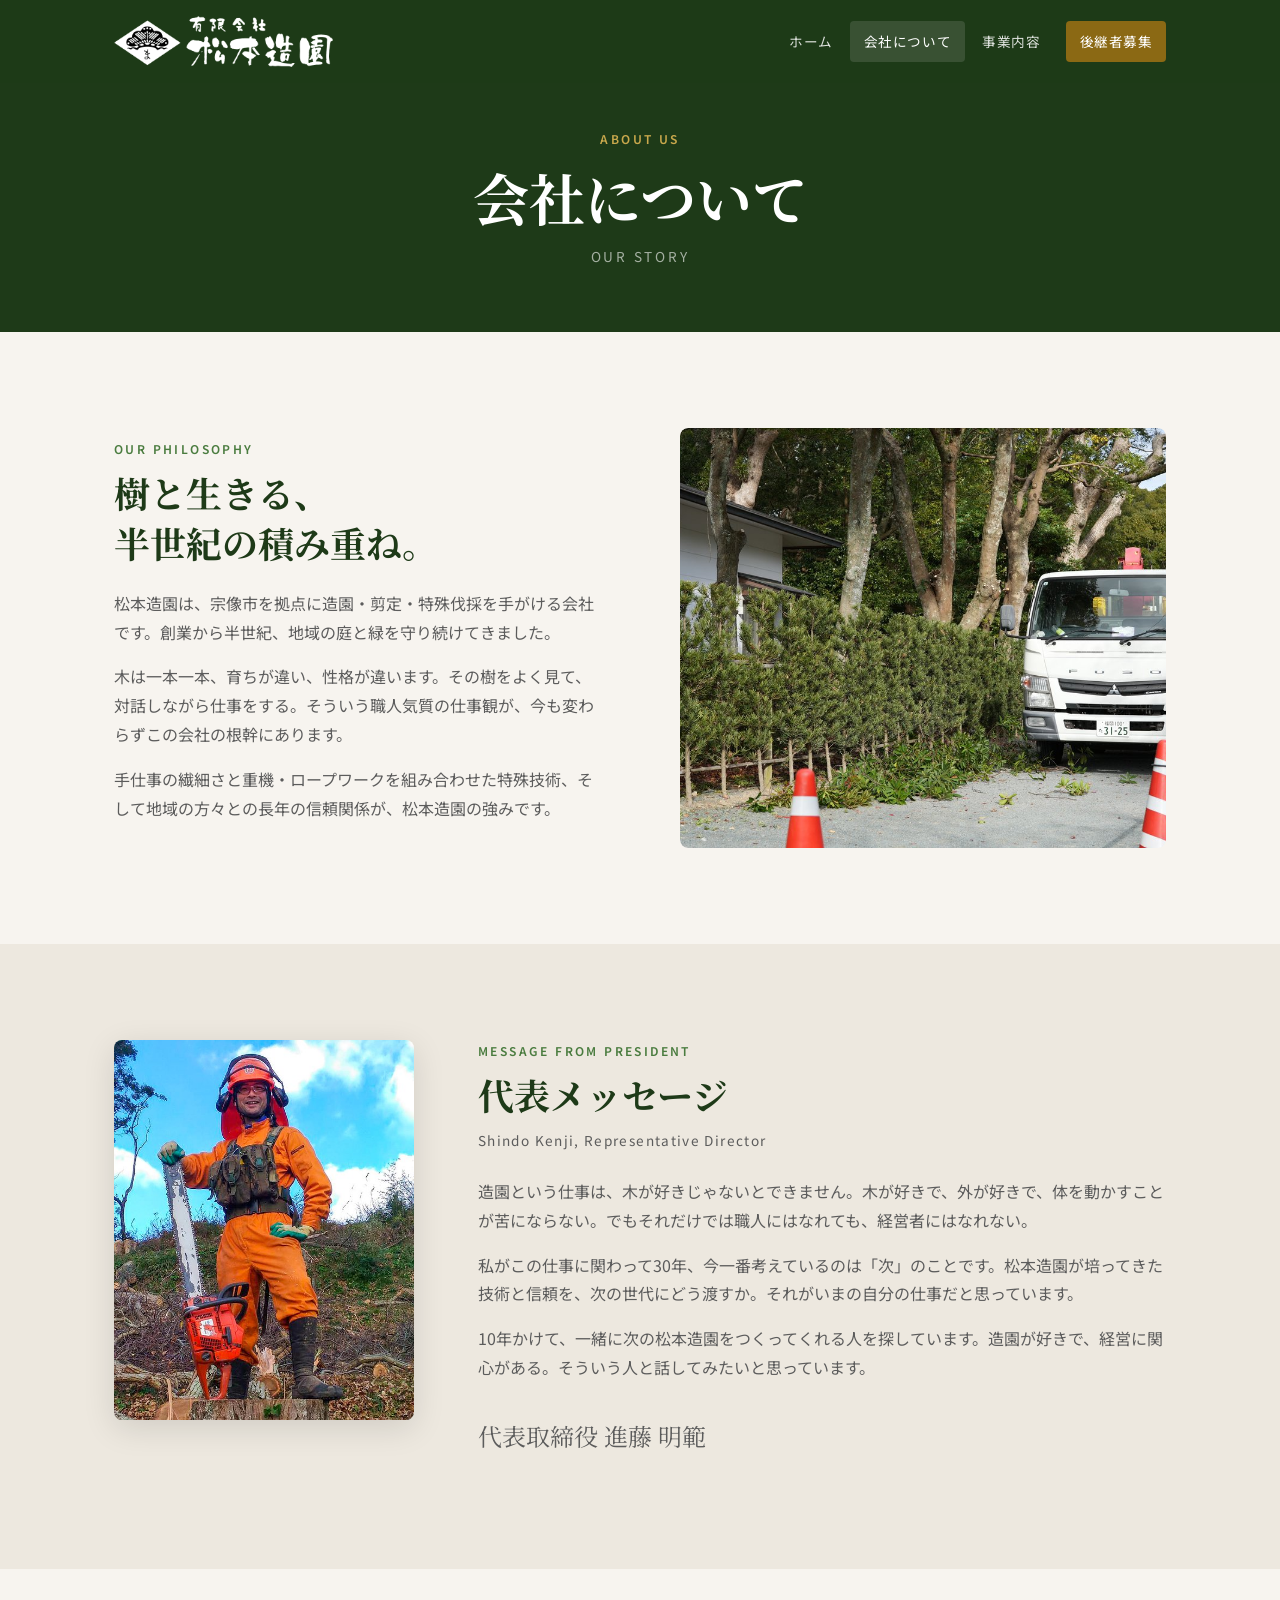
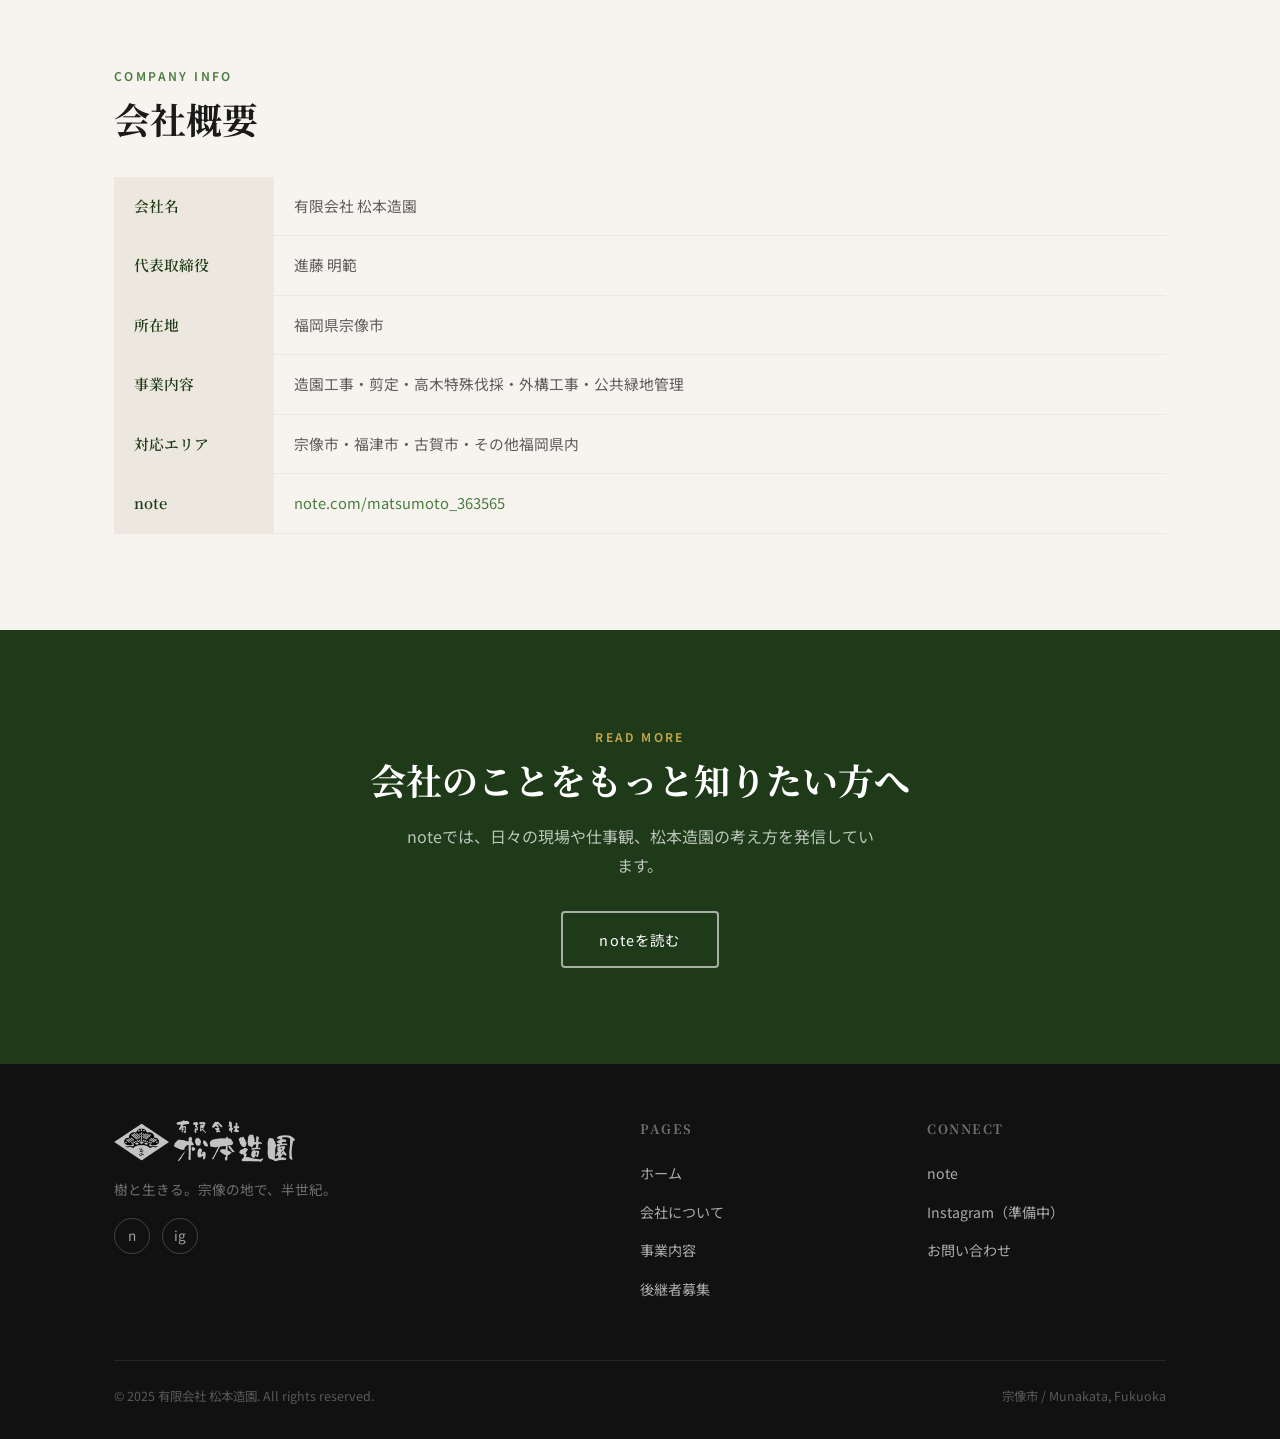
==== about.html @ 0489c282 "サイト全体を実写真・ロゴ差し替えで刷新 - ロゴ（白・黒）を追加、ヘッダー・フッターに配置 - 現場写真10枚をリサイズして各セクションに配置 - note記事フィードをRSS自動取得に変更（note" ====
<!DOCTYPE html>
<html lang="ja">
<head>
  <meta charset="UTF-8">
  <meta name="viewport" content="width=device-width, initial-scale=1.0">
  <title>会社について | 有限会社 松本造園</title>
  <meta name="description" content="宗像の地で半世紀。松本造園の歩みと、「樹と生きる」という仕事観について。">
  <link rel="preconnect" href="https://fonts.googleapis.com">
  <link rel="preconnect" href="https://fonts.gstatic.com" crossorigin>
  <link href="https://fonts.googleapis.com/css2?family=Noto+Sans+JP:wght@400;600&family=Noto+Serif+JP:wght@400;700&display=swap" rel="stylesheet">
  <link rel="stylesheet" href="css/style.css">
  <link rel="stylesheet" href="css/animations.css">
</head>
<body>

  <header class="site-header">
    <div class="site-header__inner">
      <a href="index.html" class="site-logo">
        <img src="images/logo_white.png" alt="有限会社 松本造園" class="site-logo__img">
      </a>
      <nav class="site-nav">
        <a href="index.html" class="site-nav__link">ホーム</a>
        <a href="about.html" class="site-nav__link">会社について</a>
        <a href="services.html" class="site-nav__link">事業内容</a>
        <a href="recruit.html" class="site-nav__link site-nav__link--cta">後継者募集</a>
      </nav>
      <button class="nav-hamburger" aria-label="メニュー"><span></span><span></span><span></span></button>
    </div>
  </header>

  <div class="page-header">
    <div class="page-header__bg" style="background-image:url('images/about-bg.jpg');"></div>
    <div class="container page-header__content">
      <span class="section-label" style="color:var(--color-earth-light);">About Us</span>
      <h1>会社について</h1>
      <p class="page-header__sub">Our Story</p>
    </div>
  </div>

  <!-- 会社の想い -->
  <section class="section">
    <div class="container">
      <div class="about-intro">
        <div class="about-intro__text fade-in">
          <span class="section-label">Our Philosophy</span>
          <h2>樹と生きる、<br>半世紀の積み重ね。</h2>
          <p>松本造園は、宗像市を拠点に造園・剪定・特殊伐採を手がける会社です。創業から半世紀、地域の庭と緑を守り続けてきました。</p>
          <p>木は一本一本、育ちが違い、性格が違います。その樹をよく見て、対話しながら仕事をする。そういう職人気質の仕事観が、今も変わらずこの会社の根幹にあります。</p>
          <p>手仕事の繊細さと重機・ロープワークを組み合わせた特殊技術、そして地域の方々との長年の信頼関係が、松本造園の強みです。</p>
        </div>
        <div class="about-intro__image fade-in fade-in-delay-2">
          <img src="images/about-work.jpg" alt="宗像大社での剪定作業" style="width:100%;height:420px;object-fit:cover;border-radius:8px;">
        </div>
      </div>
    </div>
  </section>

  <!-- 代表メッセージ -->
  <section class="section section--warm">
    <div class="container">
      <div class="president-section">
        <div class="president-img fade-in">
          <img src="images/recruit-person.jpg" alt="代表 進藤" style="width:100%;height:380px;object-fit:cover;">
        </div>
        <div class="president-text fade-in fade-in-delay-2">
          <span class="section-label">Message from President</span>
          <h2>代表メッセージ</h2>
          <span class="president-name-en">Shindo Kenji, Representative Director</span>
          <p>造園という仕事は、木が好きじゃないとできません。木が好きで、外が好きで、体を動かすことが苦にならない。でもそれだけでは職人にはなれても、経営者にはなれない。</p>
          <p>私がこの仕事に関わって30年、今一番考えているのは「次」のことです。松本造園が培ってきた技術と信頼を、次の世代にどう渡すか。それがいまの自分の仕事だと思っています。</p>
          <p>10年かけて、一緒に次の松本造園をつくってくれる人を探しています。造園が好きで、経営に関心がある。そういう人と話してみたいと思っています。</p>
          <p class="president-name">代表取締役 進藤 明範</p>
        </div>
      </div>
    </div>
  </section>

  <!-- 会社概要 -->
  <section class="section">
    <div class="container">
      <span class="section-label">Company Info</span>
      <h2 class="section-heading fade-in">会社概要</h2>
      <table class="company-table fade-in">
        <tbody>
          <tr>
            <th>会社名</th>
            <td>有限会社 松本造園</td>
          </tr>
          <tr>
            <th>代表取締役</th>
            <td>進藤 明範</td>
          </tr>
          <tr>
            <th>所在地</th>
            <td>福岡県宗像市</td>
          </tr>
          <tr>
            <th>事業内容</th>
            <td>造園工事・剪定・高木特殊伐採・外構工事・公共緑地管理</td>
          </tr>
          <tr>
            <th>対応エリア</th>
            <td>宗像市・福津市・古賀市・その他福岡県内</td>
          </tr>
          <tr>
            <th>note</th>
            <td><a href="https://note.com/matsumoto_363565" target="_blank" rel="noopener" style="color:var(--color-green-light);">note.com/matsumoto_363565</a></td>
          </tr>
        </tbody>
      </table>
    </div>
  </section>

  <!-- note誘導 -->
  <section class="section section--dark">
    <div class="container text-center">
      <span class="section-label" style="color:var(--color-earth-light);">Read More</span>
      <h2 style="color:white;margin-bottom:1rem;">会社のことをもっと知りたい方へ</h2>
      <p style="color:rgba(255,255,255,0.7);max-width:480px;margin:0 auto 2rem;">noteでは、日々の現場や仕事観、松本造園の考え方を発信しています。</p>
      <a href="https://note.com/matsumoto_363565" target="_blank" rel="noopener" class="btn btn--outline-white">noteを読む</a>
    </div>
  </section>

  <footer class="site-footer">
    <div class="container">
      <div class="footer__inner">
        <div class="footer__brand">
          <div class="footer__logo">
            <img src="images/logo_white.png" alt="有限会社 松本造園">
          </div>
          <p class="footer__tagline">樹と生きる。宗像の地で、半世紀。</p>
          <div class="footer__social">
            <a href="https://note.com/matsumoto_363565" target="_blank" rel="noopener" class="footer__social-link">n</a>
            <a href="#" class="footer__social-link">ig</a>
          </div>
        </div>
        <div class="footer__col">
          <h4>Pages</h4>
          <ul>
            <li><a href="index.html">ホーム</a></li>
            <li><a href="about.html">会社について</a></li>
            <li><a href="services.html">事業内容</a></li>
            <li><a href="recruit.html">後継者募集</a></li>
          </ul>
        </div>
        <div class="footer__col">
          <h4>Connect</h4>
          <ul>
            <li><a href="https://note.com/matsumoto_363565" target="_blank" rel="noopener">note</a></li>
            <li><a href="#">Instagram（準備中）</a></li>
            <li><a href="recruit.html#contact">お問い合わせ</a></li>
          </ul>
        </div>
      </div>
      <div class="footer__bottom">
        <span>© 2025 有限会社 松本造園. All rights reserved.</span>
        <span>宗像市 / Munakata, Fukuoka</span>
      </div>
    </div>
  </footer>

  <script src="js/main.js"></script>
</body>
</html>
---- css/style.css ----
/* ===========================
   松本造園 - Corporate Site
   =========================== */

/* --- Reset & Base --- */
*, *::before, *::after {
  box-sizing: border-box;
  margin: 0;
  padding: 0;
}

:root {
  --color-green-dark:  #1E3A18;
  --color-green:       #2D5A20;
  --color-green-light: #4A7C3F;
  --color-earth:       #8B6914;
  --color-earth-light: #C9A84C;
  --color-bg:          #F7F4EF;
  --color-bg-warm:     #EDE8DF;
  --color-text:        #1A1A1A;
  --color-text-muted:  #5C5C5C;
  --color-white:       #FFFFFF;
  --font-sans:  'Noto Sans JP', sans-serif;
  --font-serif: 'Noto Serif JP', serif;
  --transition: 0.3s ease;
  --radius: 4px;
  --max-width: 1100px;
}

html { scroll-behavior: smooth; }

body {
  font-family: var(--font-sans);
  background: var(--color-bg);
  color: var(--color-text);
  line-height: 1.8;
  font-size: 16px;
}

img { max-width: 100%; height: auto; display: block; }

a {
  color: inherit;
  text-decoration: none;
  transition: opacity var(--transition);
}
a:hover { opacity: 0.75; }

/* --- Typography --- */
h1, h2, h3, h4 { font-family: var(--font-serif); line-height: 1.4; }
h1 { font-size: clamp(2rem, 5vw, 3.5rem); }
h2 { font-size: clamp(1.5rem, 3vw, 2.25rem); }
h3 { font-size: clamp(1.1rem, 2vw, 1.4rem); }

.section-label {
  font-size: 0.75rem;
  letter-spacing: 0.2em;
  text-transform: uppercase;
  color: var(--color-green-light);
  font-family: var(--font-sans);
  font-weight: 600;
  display: block;
  margin-bottom: 0.5rem;
}

/* --- Layout --- */
.container {
  max-width: var(--max-width);
  margin: 0 auto;
  padding: 0 1.5rem;
}

.section { padding: 6rem 0; }
.section--dark { background: var(--color-green-dark); color: var(--color-white); }
.section--warm { background: var(--color-bg-warm); }

/* --- Buttons --- */
.btn {
  display: inline-block;
  padding: 0.85rem 2.25rem;
  font-family: var(--font-sans);
  font-size: 0.9rem;
  letter-spacing: 0.08em;
  border-radius: var(--radius);
  transition: all var(--transition);
  cursor: pointer;
  border: 2px solid transparent;
}
.btn--primary {
  background: var(--color-green);
  color: var(--color-white);
  border-color: var(--color-green);
}
.btn--primary:hover {
  background: var(--color-green-dark);
  border-color: var(--color-green-dark);
  opacity: 1;
}
.btn--outline {
  background: transparent;
  color: var(--color-green);
  border-color: var(--color-green);
}
.btn--outline:hover {
  background: var(--color-green);
  color: var(--color-white);
  opacity: 1;
}
.btn--outline-white {
  background: transparent;
  color: var(--color-white);
  border-color: rgba(255,255,255,0.6);
}
.btn--outline-white:hover {
  background: rgba(255,255,255,0.15);
  border-color: var(--color-white);
  opacity: 1;
}
.btn--earth {
  background: var(--color-earth);
  color: var(--color-white);
  border-color: var(--color-earth);
}
.btn--earth:hover { background: #6B4F10; border-color: #6B4F10; opacity: 1; }

/* ===========================
   HEADER / NAVIGATION
   =========================== */
.site-header {
  position: fixed;
  top: 0; left: 0; right: 0;
  z-index: 100;
  background: rgba(30, 58, 24, 0.95);
  backdrop-filter: blur(8px);
  transition: background var(--transition);
}

.site-header__inner {
  display: flex;
  align-items: center;
  justify-content: space-between;
  padding: 1rem 1.5rem;
  max-width: var(--max-width);
  margin: 0 auto;
}

.site-logo {
  display: flex;
  align-items: center;
  gap: 0.75rem;
  color: var(--color-white);
}
.site-logo__img {
  height: 51px;
  width: auto;
  object-fit: contain;
}
.site-logo__text {
  font-family: var(--font-serif);
  font-size: 1.1rem;
  line-height: 1.2;
}
.site-logo__text small {
  display: block;
  font-family: var(--font-sans);
  font-size: 0.6rem;
  letter-spacing: 0.2em;
  opacity: 0.75;
  text-transform: uppercase;
}

.site-nav { display: flex; align-items: center; gap: 0.25rem; }
.site-nav__link {
  color: rgba(255,255,255,0.85);
  font-size: 0.85rem;
  padding: 0.5rem 0.85rem;
  border-radius: var(--radius);
  transition: all var(--transition);
  letter-spacing: 0.04em;
}
.site-nav__link:hover,
.site-nav__link.active {
  color: var(--color-white);
  background: rgba(255,255,255,0.12);
  opacity: 1;
}
.site-nav__link--cta {
  background: var(--color-earth);
  color: var(--color-white) !important;
  margin-left: 0.5rem;
}
.site-nav__link--cta:hover { background: #6B4F10; }

.nav-hamburger {
  display: none;
  flex-direction: column;
  gap: 5px;
  cursor: pointer;
  padding: 0.5rem;
}
.nav-hamburger span {
  display: block;
  width: 24px;
  height: 2px;
  background: var(--color-white);
  transition: all var(--transition);
  border-radius: 2px;
}

/* ===========================
   HERO
   =========================== */
.hero {
  position: relative;
  min-height: 100vh;
  display: flex;
  align-items: center;
  overflow: hidden;
}
.hero__bg {
  position: absolute;
  inset: 0;
  background: var(--color-green-dark);
  overflow: hidden;
}
.hero__bg-img {
  width: 100%;
  height: 100%;
  object-fit: cover;
  opacity: 0.45;
}
.hero__overlay {
  position: absolute;
  inset: 0;
  background: linear-gradient(135deg, rgba(30,58,24,0.7) 0%, rgba(30,58,24,0.3) 60%, transparent 100%);
}
.hero__content {
  position: relative;
  z-index: 1;
  padding: 8rem 1.5rem 5rem;
  max-width: var(--max-width);
  margin: 0 auto;
  width: 100%;
}
.hero__label {
  display: inline-block;
  font-size: 0.75rem;
  letter-spacing: 0.3em;
  color: var(--color-earth-light);
  text-transform: uppercase;
  margin-bottom: 1.5rem;
  font-weight: 600;
}
.hero__title {
  color: var(--color-white);
  margin-bottom: 1.5rem;
  max-width: 700px;
}
.hero__title em {
  font-style: normal;
  color: var(--color-earth-light);
}
.hero__sub {
  color: rgba(255,255,255,0.8);
  font-size: clamp(1rem, 2vw, 1.2rem);
  max-width: 520px;
  margin-bottom: 2.5rem;
  line-height: 1.9;
}
.hero__actions { display: flex; gap: 1rem; flex-wrap: wrap; }
.hero__scroll {
  position: absolute;
  bottom: 2.5rem;
  left: 50%;
  transform: translateX(-50%);
  display: flex;
  flex-direction: column;
  align-items: center;
  gap: 0.5rem;
  color: rgba(255,255,255,0.5);
  font-size: 0.7rem;
  letter-spacing: 0.2em;
  text-transform: uppercase;
}
.hero__scroll-line {
  width: 1px;
  height: 48px;
  background: linear-gradient(to bottom, transparent, rgba(255,255,255,0.4));
  animation: scrollLine 1.8s ease-in-out infinite;
}
@keyframes scrollLine {
  0%,100% { opacity: 0.3; transform: scaleY(1); }
  50% { opacity: 1; transform: scaleY(0.5); }
}

/* ===========================
   CONCEPT SECTION
   =========================== */
.concept {
  display: grid;
  grid-template-columns: 1fr 1fr;
  gap: 0;
  min-height: 520px;
}
.concept__text {
  background: var(--color-bg-warm);
  padding: 5rem 4rem 5rem 3rem;
  display: flex;
  flex-direction: column;
  justify-content: center;
}
.concept__text h2 {
  margin-bottom: 1.5rem;
  color: var(--color-green-dark);
}
.concept__text p {
  color: var(--color-text-muted);
  margin-bottom: 2rem;
  max-width: 420px;
}
.concept__image {
  position: relative;
  overflow: hidden;
  min-height: 400px;
}
.concept__image img {
  width: 100%;
  height: 100%;
  object-fit: cover;
}

/* ===========================
   SERVICES OVERVIEW
   =========================== */
.services-grid {
  display: grid;
  grid-template-columns: repeat(3, 1fr);
  gap: 2rem;
  margin-top: 3rem;
}
.service-card {
  background: var(--color-white);
  border-radius: 8px;
  overflow: hidden;
  box-shadow: 0 2px 16px rgba(0,0,0,0.06);
  transition: transform var(--transition), box-shadow var(--transition);
}
.service-card:hover {
  transform: translateY(-4px);
  box-shadow: 0 8px 32px rgba(0,0,0,0.1);
}
.service-card__img {
  height: 220px;
  overflow: hidden;
  background: var(--color-bg-warm);
}
.service-card__img img {
  width: 100%;
  height: 100%;
  object-fit: cover;
  transition: transform 0.5s ease;
}
.service-card:hover .service-card__img img { transform: scale(1.05); }
.service-card__body { padding: 1.5rem; }
.service-card__title {
  font-size: 1.1rem;
  color: var(--color-green-dark);
  margin-bottom: 0.75rem;
}
.service-card__text { font-size: 0.9rem; color: var(--color-text-muted); }

/* ===========================
   RECRUIT BANNER
   =========================== */
.recruit-banner {
  background: var(--color-green-dark);
  position: relative;
  overflow: hidden;
  padding: 5rem 0;
}
.recruit-banner__bg {
  position: absolute;
  inset: 0;
  background-image: url('../images/recruit-bg.jpg');
  background-size: cover;
  background-position: center;
  opacity: 0.15;
}
.recruit-banner__content {
  position: relative;
  z-index: 1;
  text-align: center;
  color: var(--color-white);
}
.recruit-banner__content .section-label { color: var(--color-earth-light); text-align: center; }
.recruit-banner__content h2 { color: var(--color-white); margin-bottom: 1rem; }
.recruit-banner__content p {
  max-width: 560px;
  margin: 0 auto 2rem;
  color: rgba(255,255,255,0.8);
  font-size: 1rem;
}
.recruit-tag {
  display: inline-block;
  background: var(--color-earth);
  color: var(--color-white);
  font-size: 0.75rem;
  padding: 0.3rem 0.8rem;
  border-radius: 2rem;
  margin-bottom: 1.25rem;
  letter-spacing: 0.08em;
}

/* ===========================
   NOTE / BLOG SECTION
   =========================== */
.note-section { background: var(--color-bg); }
.note-grid {
  display: grid;
  grid-template-columns: repeat(3, 1fr);
  gap: 1.5rem;
  margin-top: 3rem;
}
.note-card {
  background: var(--color-white);
  border-radius: 8px;
  overflow: hidden;
  box-shadow: 0 2px 12px rgba(0,0,0,0.05);
  border-left: 3px solid var(--color-green-light);
  transition: all var(--transition);
  display: flex;
  flex-direction: column;
  padding: 0;
}
.note-card:hover {
  transform: translateY(-3px);
  box-shadow: 0 6px 24px rgba(0,0,0,0.1);
  opacity: 1;
  border-left-color: var(--color-earth);
}
.note-card__img {
  width: 100%;
  height: 160px;
  overflow: hidden;
  background: var(--color-bg-warm);
  flex-shrink: 0;
}
.note-card__img img {
  width: 100%;
  height: 100%;
  object-fit: cover;
  transition: transform 0.4s ease;
}
.note-card:hover .note-card__img img { transform: scale(1.04); }
.note-card__inner {
  padding: 1.25rem 1.5rem 1.5rem;
  display: flex;
  flex-direction: column;
  flex: 1;
}
.note-card--loading { min-height: 240px; background: var(--color-bg-warm); border-left-color: var(--color-bg-warm); }
.note-card__date { font-size: 0.78rem; color: var(--color-text-muted); margin-bottom: 0.6rem; }
.note-card__title {
  font-family: var(--font-serif);
  font-size: 1rem;
  color: var(--color-green-dark);
  margin-bottom: 0.75rem;
  line-height: 1.5;
  flex: 1;
}
.note-card__arrow {
  font-size: 0.8rem;
  color: var(--color-green-light);
  display: flex;
  align-items: center;
  gap: 0.4rem;
  margin-top: auto;
}
.note-cta { margin-top: 2.5rem; text-align: center; }

/* ===========================
   FOOTER
   =========================== */
.site-footer {
  background: #111;
  color: rgba(255,255,255,0.7);
  padding: 3.5rem 0 2rem;
}
.footer__inner {
  display: grid;
  grid-template-columns: 2fr 1fr 1fr;
  gap: 3rem;
  margin-bottom: 3rem;
}
.footer__brand { }
.footer__logo {
  display: flex;
  align-items: center;
  gap: 0.75rem;
  color: var(--color-white);
  margin-bottom: 1rem;
}
.footer__logo img {
  height: 42px;
  width: auto;
  opacity: 0.75;
}
.footer__logo-text { font-family: var(--font-serif); font-size: 1rem; }
.footer__tagline {
  font-size: 0.85rem;
  color: rgba(255,255,255,0.4);
  margin-bottom: 1rem;
  line-height: 1.7;
}
.footer__social { display: flex; gap: 0.75rem; }
.footer__social-link {
  display: flex;
  align-items: center;
  justify-content: center;
  width: 36px;
  height: 36px;
  border-radius: 50%;
  border: 1px solid rgba(255,255,255,0.2);
  color: rgba(255,255,255,0.6);
  font-size: 0.85rem;
  transition: all var(--transition);
}
.footer__social-link:hover { border-color: var(--color-earth-light); color: var(--color-earth-light); opacity: 1; }
.footer__col h4 {
  font-size: 0.8rem;
  letter-spacing: 0.12em;
  text-transform: uppercase;
  color: rgba(255,255,255,0.4);
  margin-bottom: 1.25rem;
}
.footer__col ul { list-style: none; }
.footer__col ul li { margin-bottom: 0.6rem; }
.footer__col ul a { font-size: 0.88rem; color: rgba(255,255,255,0.65); }
.footer__col ul a:hover { color: var(--color-white); opacity: 1; }
.footer__bottom {
  border-top: 1px solid rgba(255,255,255,0.08);
  padding-top: 1.5rem;
  display: flex;
  justify-content: space-between;
  align-items: center;
  font-size: 0.78rem;
  color: rgba(255,255,255,0.3);
  flex-wrap: wrap;
  gap: 0.5rem;
}

/* ===========================
   PAGE HEADER (inner pages)
   =========================== */
.page-header {
  background: var(--color-green-dark);
  padding: 8rem 0 4rem;
  text-align: center;
  color: var(--color-white);
  position: relative;
  overflow: hidden;
}
.page-header__bg {
  position: absolute;
  inset: 0;
  background-size: cover;
  background-position: center;
  opacity: 0.15;
}
.page-header__content { position: relative; z-index: 1; }
.page-header h1 { color: var(--color-white); margin-bottom: 0.5rem; }
.page-header__sub { color: rgba(255,255,255,0.6); font-size: 0.85rem; letter-spacing: 0.2em; text-transform: uppercase; }

/* ===========================
   ABOUT PAGE
   =========================== */
.about-intro {
  display: grid;
  grid-template-columns: 1fr 1fr;
  gap: 5rem;
  align-items: center;
}
.about-intro__text h2 { color: var(--color-green-dark); margin-bottom: 1.25rem; }
.about-intro__text p { color: var(--color-text-muted); margin-bottom: 1rem; }
.about-intro__image { border-radius: 8px; overflow: hidden; }

.company-table { width: 100%; border-collapse: collapse; margin-top: 2rem; }
.company-table th, .company-table td {
  text-align: left;
  padding: 1rem 1.25rem;
  border-bottom: 1px solid var(--color-bg-warm);
  font-size: 0.92rem;
}
.company-table th {
  width: 160px;
  color: var(--color-green-dark);
  font-weight: 600;
  background: var(--color-bg-warm);
  font-family: var(--font-serif);
}
.company-table td { color: var(--color-text-muted); }

.president-section {
  display: grid;
  grid-template-columns: 300px 1fr;
  gap: 4rem;
  align-items: start;
}
.president-img {
  border-radius: 8px;
  overflow: hidden;
  box-shadow: 0 8px 32px rgba(0,0,0,0.12);
}
.president-text h2 { color: var(--color-green-dark); margin-bottom: 0.5rem; }
.president-text .president-name-en {
  font-size: 0.85rem;
  color: var(--color-text-muted);
  letter-spacing: 0.1em;
  margin-bottom: 1.5rem;
  display: block;
}
.president-text p { color: var(--color-text-muted); margin-bottom: 1rem; }
.president-name {
  font-family: var(--font-serif);
  font-size: 1.5rem;
  margin-top: 2rem;
  color: var(--color-green-dark);
}

/* ===========================
   SERVICES PAGE
   =========================== */
.service-detail {
  display: grid;
  grid-template-columns: 1fr 1fr;
  gap: 4rem;
  align-items: center;
  padding: 4rem 0;
  border-bottom: 1px solid var(--color-bg-warm);
}
.service-detail:last-child { border-bottom: none; }
.service-detail--reverse { direction: rtl; }
.service-detail--reverse > * { direction: ltr; }
.service-detail__text h2 { color: var(--color-green-dark); margin-bottom: 1rem; }
.service-detail__text p { color: var(--color-text-muted); margin-bottom: 1rem; }
.service-detail__image { border-radius: 8px; overflow: hidden; }
.service-detail__image img { width: 100%; height: 360px; object-fit: cover; }
.service-tags { display: flex; flex-wrap: wrap; gap: 0.5rem; margin-top: 1.25rem; }
.service-tag {
  font-size: 0.78rem;
  padding: 0.3rem 0.75rem;
  border: 1px solid var(--color-green-light);
  border-radius: 2rem;
  color: var(--color-green-light);
}

/* ===========================
   RECRUIT PAGE
   =========================== */
.recruit-hero {
  background: var(--color-green-dark);
  padding: 9rem 0 5rem;
  position: relative;
  overflow: hidden;
  color: var(--color-white);
}
.recruit-hero__bg {
  position: absolute;
  inset: 0;
  background-size: cover;
  background-position: center;
  opacity: 0.2;
}
.recruit-hero__content { position: relative; z-index: 1; max-width: 680px; }
.recruit-hero__tag {
  display: inline-block;
  background: var(--color-earth);
  color: var(--color-white);
  font-size: 0.78rem;
  padding: 0.35rem 1rem;
  border-radius: 2rem;
  margin-bottom: 1.5rem;
  letter-spacing: 0.08em;
}
.recruit-hero h1 { color: var(--color-white); margin-bottom: 1.25rem; }
.recruit-hero p { color: rgba(255,255,255,0.8); font-size: 1.05rem; margin-bottom: 2rem; line-height: 1.9; }

.message-section {
  display: grid;
  grid-template-columns: 280px 1fr;
  gap: 4rem;
  align-items: start;
}
.message-img { border-radius: 8px; overflow: hidden; }
.message-text h2 { color: var(--color-green-dark); margin-bottom: 1.25rem; }
.message-text p { color: var(--color-text-muted); margin-bottom: 1rem; }
.message-signature { margin-top: 2rem; font-family: var(--font-serif); color: var(--color-green-dark); }

.points-grid {
  display: grid;
  grid-template-columns: repeat(3, 1fr);
  gap: 2rem;
  margin-top: 3rem;
}
.point-card {
  background: var(--color-white);
  border-radius: 8px;
  padding: 2rem;
  text-align: center;
  box-shadow: 0 2px 12px rgba(0,0,0,0.05);
}
.point-card__icon {
  font-size: 2.5rem;
  margin-bottom: 1rem;
  display: block;
}
.point-card h3 { color: var(--color-green-dark); margin-bottom: 0.75rem; }
.point-card p { font-size: 0.9rem; color: var(--color-text-muted); }

.recruit-flow {
  counter-reset: step;
  list-style: none;
}
.recruit-flow__item {
  display: grid;
  grid-template-columns: 60px 1fr;
  gap: 1.5rem;
  align-items: start;
  padding: 2rem 0;
  border-bottom: 1px solid var(--color-bg-warm);
  counter-increment: step;
}
.recruit-flow__num {
  width: 52px;
  height: 52px;
  border-radius: 50%;
  background: var(--color-green-dark);
  color: var(--color-white);
  display: flex;
  align-items: center;
  justify-content: center;
  font-family: var(--font-serif);
  font-size: 1.2rem;
  flex-shrink: 0;
}
.recruit-flow__content h3 { color: var(--color-green-dark); margin-bottom: 0.5rem; }
.recruit-flow__content p { font-size: 0.9rem; color: var(--color-text-muted); }

.contact-form-wrap {
  background: var(--color-white);
  border-radius: 12px;
  padding: 3rem;
  box-shadow: 0 4px 32px rgba(0,0,0,0.07);
  max-width: 680px;
  margin: 0 auto;
}
.form-group { margin-bottom: 1.5rem; }
.form-group label {
  display: block;
  font-size: 0.88rem;
  font-weight: 600;
  color: var(--color-green-dark);
  margin-bottom: 0.5rem;
}
.form-group label span { color: var(--color-earth); margin-left: 0.25rem; font-weight: 400; font-size: 0.78rem; }
.form-group input,
.form-group select,
.form-group textarea {
  width: 100%;
  padding: 0.85rem 1rem;
  border: 1px solid #D8D4CC;
  border-radius: var(--radius);
  font-family: var(--font-sans);
  font-size: 0.95rem;
  color: var(--color-text);
  background: var(--color-bg);
  transition: border-color var(--transition);
  outline: none;
}
.form-group input:focus,
.form-group select:focus,
.form-group textarea:focus { border-color: var(--color-green-light); }
.form-group textarea { min-height: 160px; resize: vertical; }

/* ===========================
   BLOG PAGE
   =========================== */
.blog-grid {
  display: grid;
  grid-template-columns: repeat(3, 1fr);
  gap: 2rem;
  margin-top: 3rem;
}
.blog-card {
  background: var(--color-white);
  border-radius: 8px;
  overflow: hidden;
  box-shadow: 0 2px 12px rgba(0,0,0,0.05);
  transition: all var(--transition);
}
.blog-card:hover { transform: translateY(-4px); box-shadow: 0 8px 28px rgba(0,0,0,0.1); opacity: 1; }
.blog-card__body { padding: 1.5rem; }
.blog-card__date { font-size: 0.78rem; color: var(--color-text-muted); margin-bottom: 0.5rem; }
.blog-card__title { font-family: var(--font-serif); font-size: 1rem; color: var(--color-green-dark); line-height: 1.5; }
.blog-card__excerpt { font-size: 0.85rem; color: var(--color-text-muted); margin-top: 0.75rem; }
.note-badge {
  display: inline-flex;
  align-items: center;
  gap: 0.4rem;
  background: #41C9B4;
  color: var(--color-white);
  font-size: 0.7rem;
  padding: 0.25rem 0.65rem;
  border-radius: 3px;
  margin-bottom: 0.5rem;
  letter-spacing: 0.05em;
}

/* ===========================
   UTILITIES / SHARED
   =========================== */
.text-center { text-align: center; }
.section-heading { margin-bottom: 1rem; }
.section-heading + p { color: var(--color-text-muted); max-width: 560px; }
.text-center .section-heading + p { margin: 0 auto; }

/* ===========================
   MOBILE / RESPONSIVE
   =========================== */
@media (max-width: 900px) {
  .services-grid,
  .note-grid,
  .points-grid,
  .blog-grid { grid-template-columns: 1fr 1fr; }

  .concept { grid-template-columns: 1fr; }
  .concept__text { padding: 3rem 2rem; }
  .concept__image { min-height: 300px; }

  .about-intro,
  .president-section,
  .message-section { grid-template-columns: 1fr; gap: 2.5rem; }

  .service-detail { grid-template-columns: 1fr; gap: 2rem; }
  .service-detail--reverse { direction: ltr; }

  .footer__inner { grid-template-columns: 1fr; gap: 2rem; }
}

@media (max-width: 640px) {
  .site-nav { display: none; }
  .site-nav.open {
    display: flex;
    flex-direction: column;
    position: absolute;
    top: 100%;
    left: 0;
    right: 0;
    background: var(--color-green-dark);
    padding: 1rem;
    gap: 0.25rem;
  }
  .nav-hamburger { display: flex; }

  .services-grid,
  .note-grid,
  .points-grid,
  .blog-grid { grid-template-columns: 1fr; }

  .hero__actions { flex-direction: column; align-items: flex-start; }
  .section { padding: 4rem 0; }

  .concept__text { padding: 2.5rem 1.5rem; }

  .recruit-flow__item { grid-template-columns: 48px 1fr; }

  .contact-form-wrap { padding: 2rem 1.25rem; }
}
---- css/animations.css ----
/* Fade-in animation for scroll reveal */
.fade-in {
  opacity: 0;
  transform: translateY(24px);
  transition: opacity 0.65s ease, transform 0.65s ease;
}
.fade-in.visible {
  opacity: 1;
  transform: none;
}
.fade-in-delay-1 { transition-delay: 0.1s; }
.fade-in-delay-2 { transition-delay: 0.2s; }
.fade-in-delay-3 { transition-delay: 0.3s; }
.fade-in-delay-4 { transition-delay: 0.4s; }
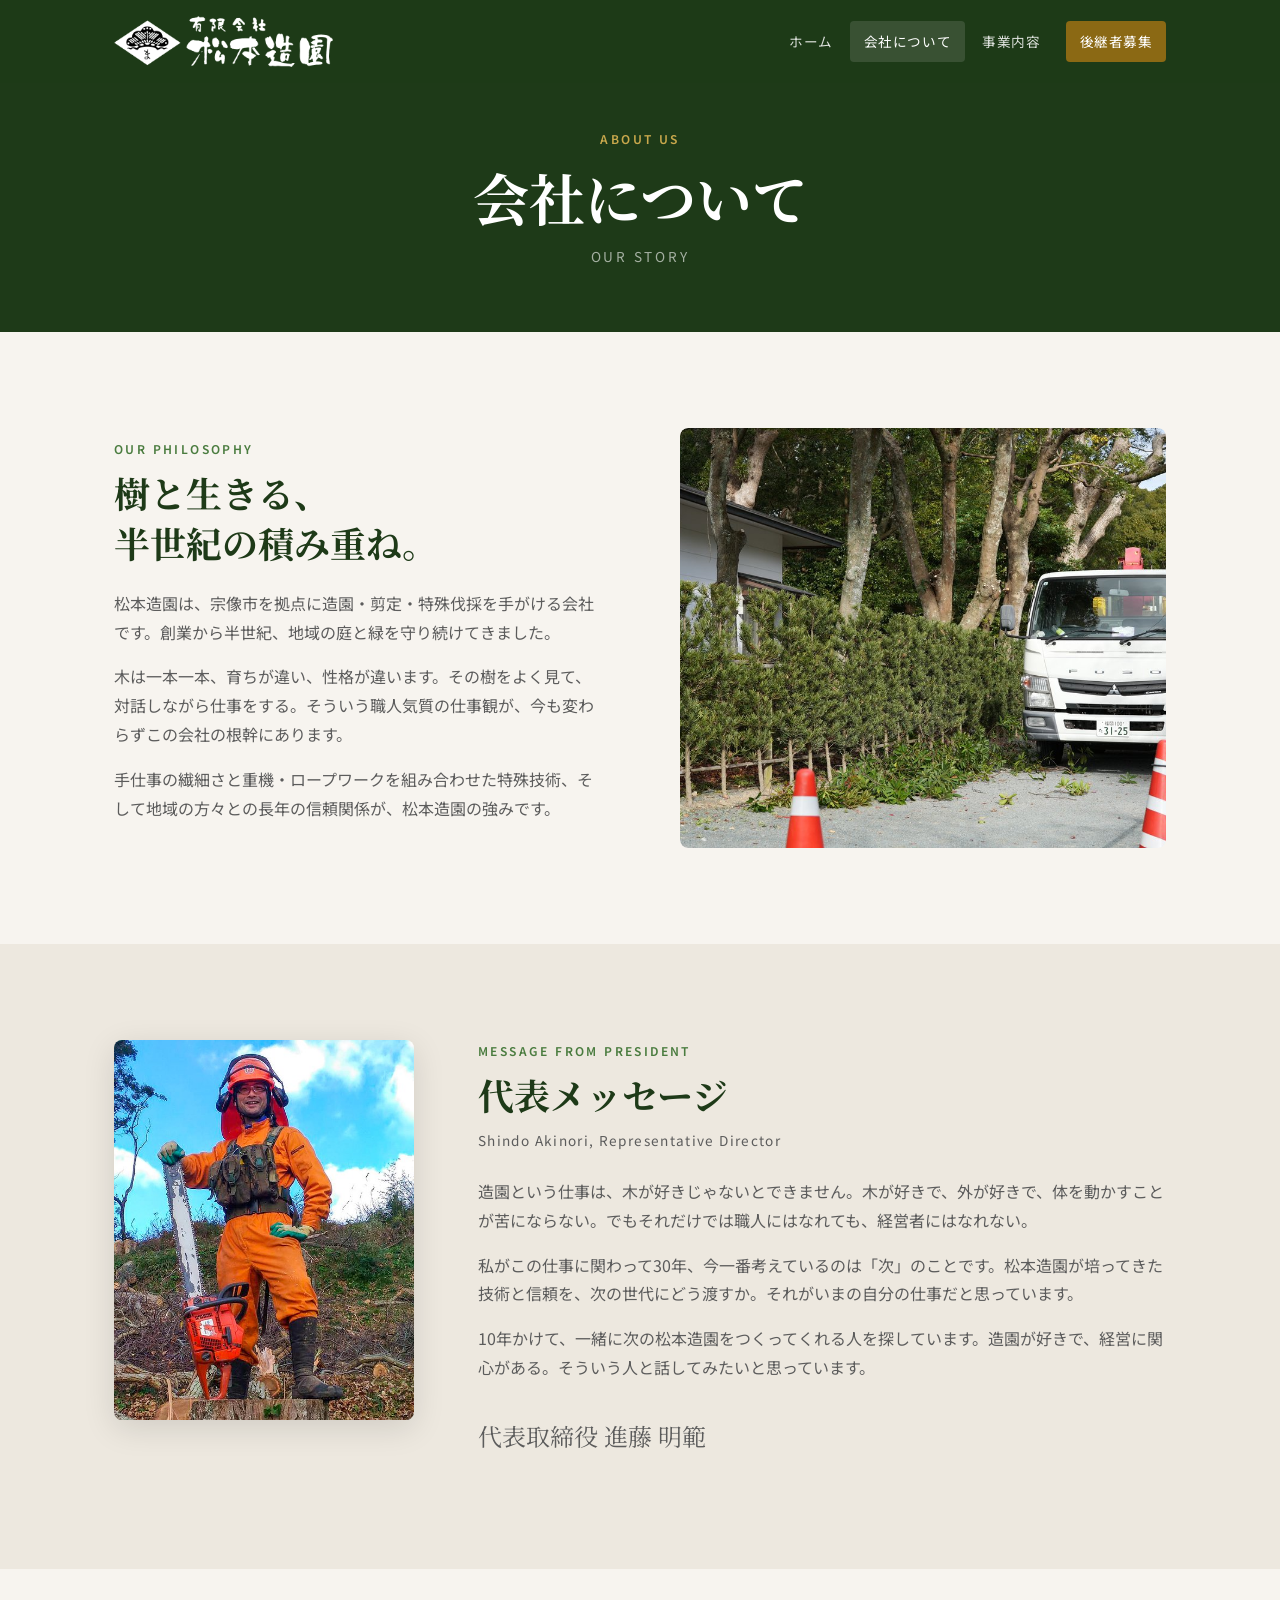
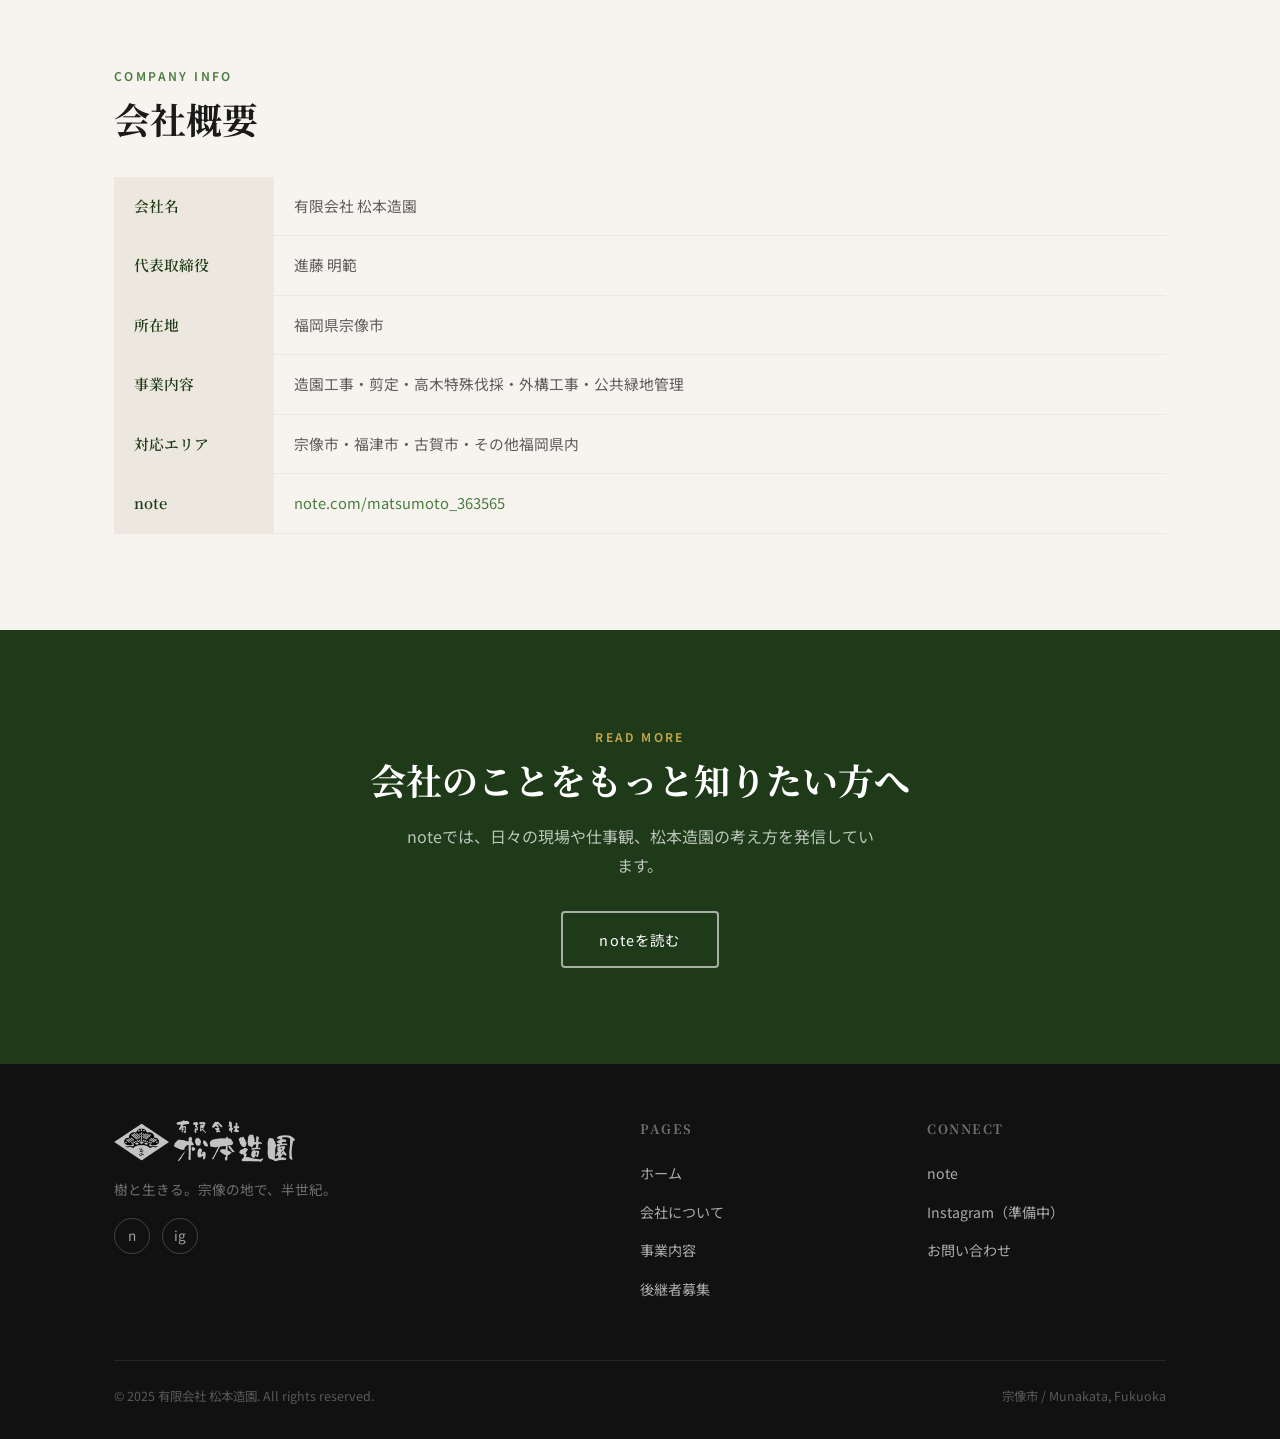
==== commit a19a07b7: "代表名の英語表記を修正（Kenji → Akinori） Co-Authored-By: Claude Sonnet 4.6 <noreply@anthropic.com>" ====
--- a/about.html
+++ b/about.html
@@ -65,7 +65,7 @@
         <div class="president-text fade-in fade-in-delay-2">
           <span class="section-label">Message from President</span>
           <h2>代表メッセージ</h2>
-          <span class="president-name-en">Shindo Kenji, Representative Director</span>
+          <span class="president-name-en">Shindo Akinori, Representative Director</span>
           <p>造園という仕事は、木が好きじゃないとできません。木が好きで、外が好きで、体を動かすことが苦にならない。でもそれだけでは職人にはなれても、経営者にはなれない。</p>
           <p>私がこの仕事に関わって30年、今一番考えているのは「次」のことです。松本造園が培ってきた技術と信頼を、次の世代にどう渡すか。それがいまの自分の仕事だと思っています。</p>
           <p>10年かけて、一緒に次の松本造園をつくってくれる人を探しています。造園が好きで、経営に関心がある。そういう人と話してみたいと思っています。</p>
